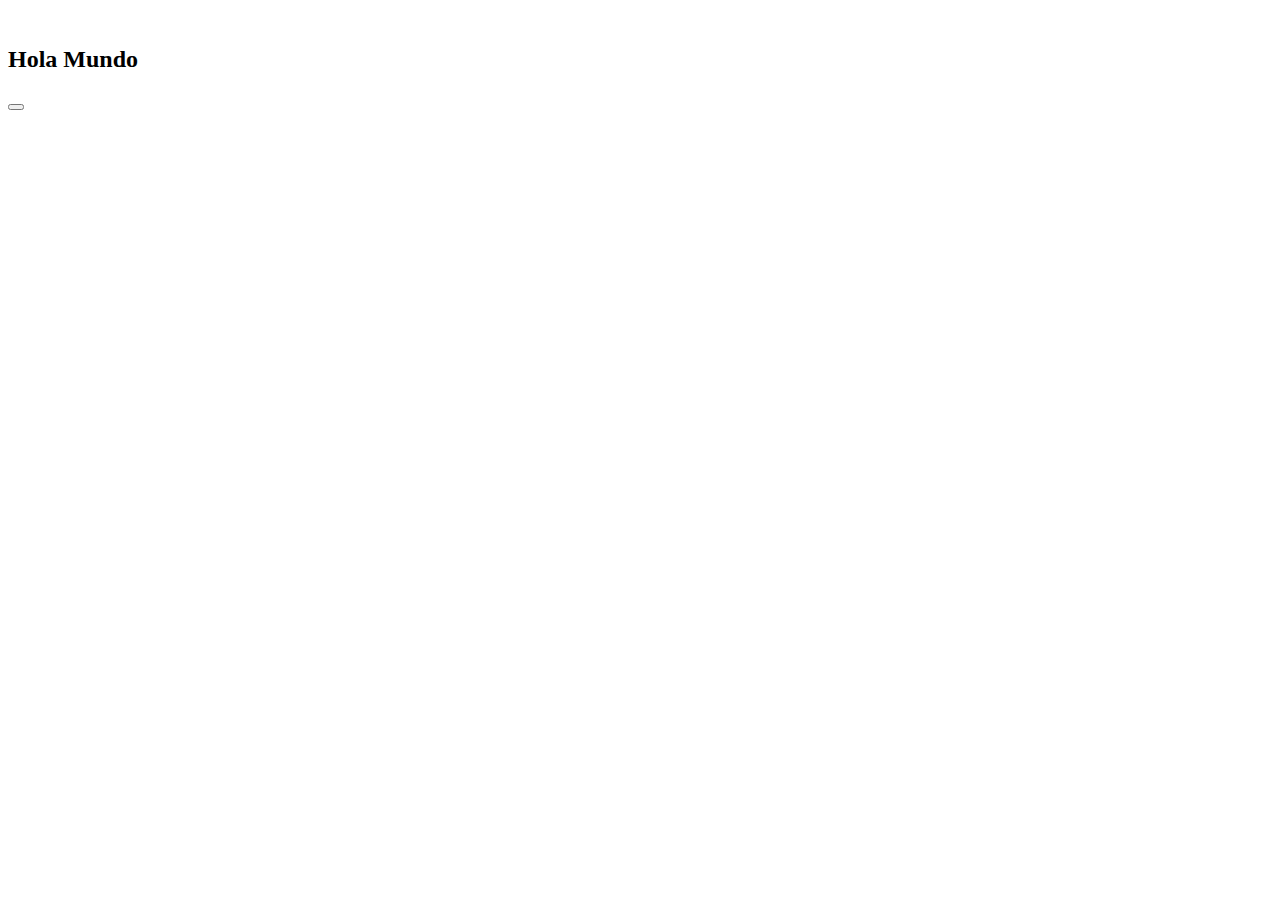
==== Proyecto/index.html @ 523c0c2f "Estructura base de nuestro componente" ====
<!DOCTYPE html>
<html lang="en">
<head>
    <meta charset="UTF-8">
    <meta http-equiv="X-UA-Compatible" content="IE=edge">
    <meta name="viewport" content="width=device-width, initial-scale=1.0">
    <title>Proyecto</title>
</head>
<body>
    <product-card></product-card>
    <script type="module" src="./app.js"></script>
</body>
</html>
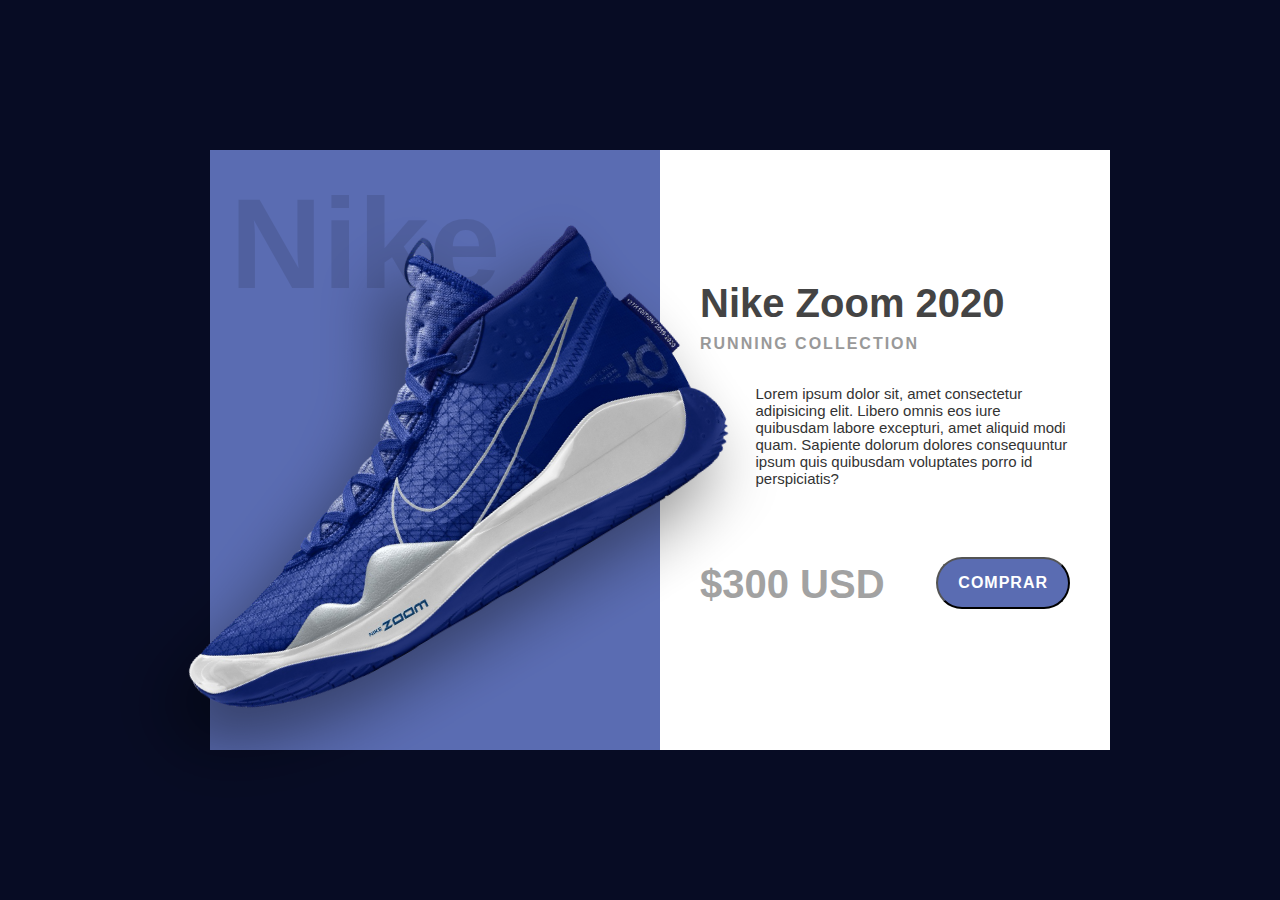
==== commit f954bfd3: "Atributos en nuestro componente" ====
--- a/Proyecto/index.html
+++ b/Proyecto/index.html
@@ -5,9 +5,16 @@
     <meta http-equiv="X-UA-Compatible" content="IE=edge">
     <meta name="viewport" content="width=device-width, initial-scale=1.0">
     <title>Proyecto</title>
+    <link rel="stylesheet" href="style.css" />
 </head>
 <body>
-    <product-card></product-card>
+    <product-card
+      img="./imgs/nike-blue.png"
+      title="Nike Zoom 2020"
+      collection="Running collection"
+      description="Lorem ipsum dolor sit, amet consectetur adipisicing elit. Libero omnis eos iure quibusdam labore excepturi, amet aliquid modi quam. Sapiente dolorum dolores consequuntur ipsum quis quibusdam voluptates porro id perspiciatis?"
+      price="$300 USD"
+    ></product-card>
     <script type="module" src="./app.js"></script>
 </body>
 </html>--- a/Proyecto/style.css
+++ b/Proyecto/style.css
@@ -0,0 +1,17 @@
+* {
+    margin: 0;
+    padding: 0;
+  }
+  body {
+    display: flex;
+    justify-content: center;
+    align-items: center;
+    width: 100%;
+    min-height: 100vh;
+    font-family: Arial, Helvetica, sans-serif;
+    background-color: #070c24;
+  /* }
+  product-card {
+    --primary-background: green;
+  } */
+  }  